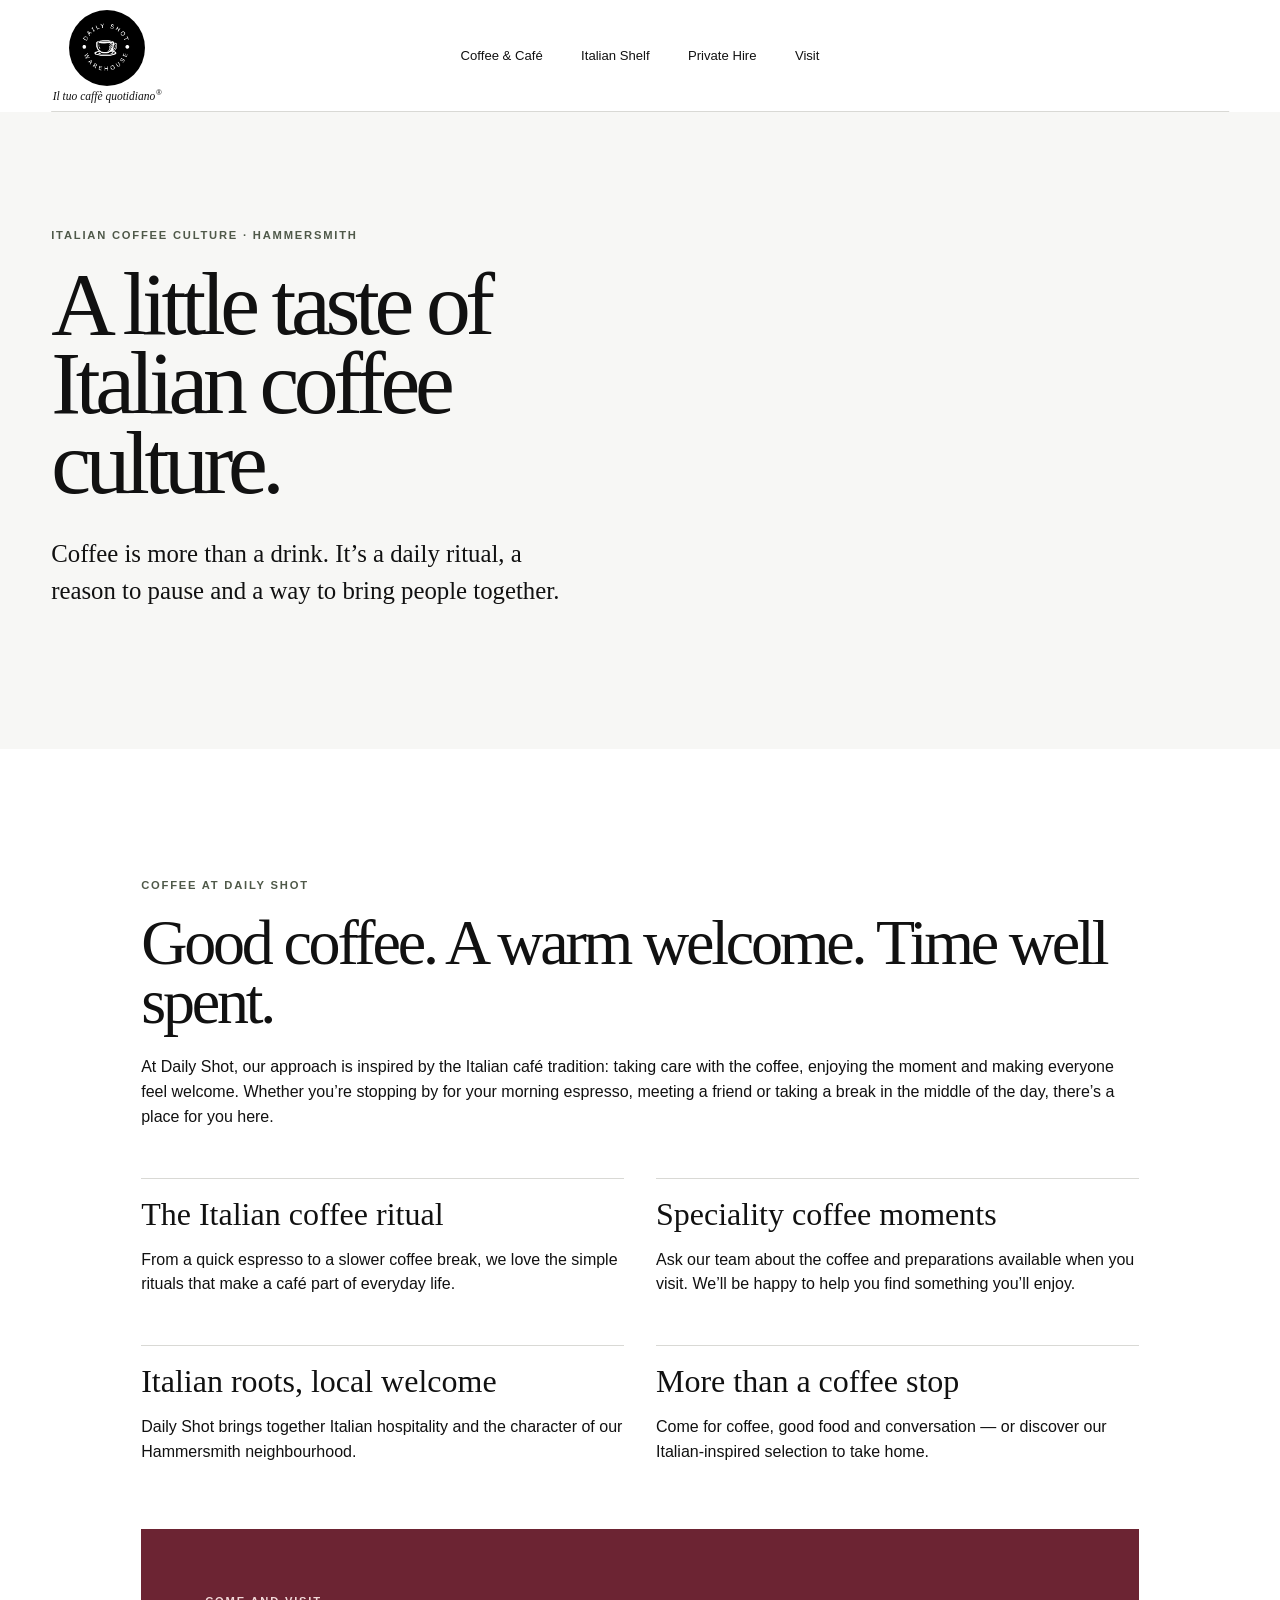
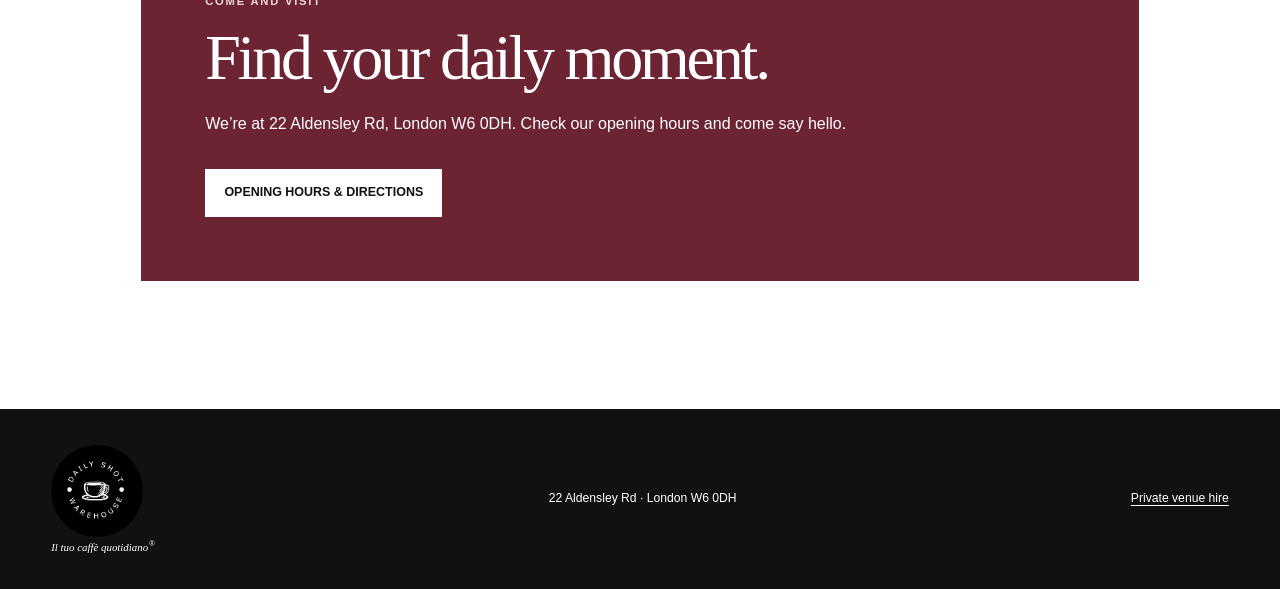
==== coffee-italian-quality/index.html @ a2711e72 "Add Italian coffee culture SEO landing page" ====
<!doctype html>
<html lang="en-GB">
<head>
<meta charset="utf-8"><meta name="viewport" content="width=device-width,initial-scale=1">
<title>Italian Coffee &amp; Coffee Culture in Hammersmith | Daily Shot</title>
<meta name="description" content="Discover Italian coffee culture at Daily Shot, a welcoming café in Hammersmith, London. Drop in for carefully prepared coffee and a taste of Italy.">
<link rel="canonical" href="https://dailyshotwarehouse.uk/coffee-italian-quality/">
<meta property="og:type" content="website"><meta property="og:title" content="Italian Coffee Culture in Hammersmith | Daily Shot">
<meta property="og:description" content="A welcoming Hammersmith café inspired by Italian coffee culture, hospitality and good company.">
<meta property="og:url" content="https://dailyshotwarehouse.uk/coffee-italian-quality/">
<link rel="icon" href="../assets/logo.webp" type="image/webp"><link rel="stylesheet" href="../site.css?v=2"><link rel="stylesheet" href="../site-overrides.css?v=26">
<style>
.coffee-hero{background:var(--soft);padding:clamp(4rem,9vw,8rem) var(--pad)}
.coffee-hero h1{max-width:10ch;font-size:clamp(3.3rem,7vw,6.5rem)}
.coffee-body{max-width:1100px;margin:auto;padding:var(--section) var(--pad)}
.coffee-body h2{font-size:clamp(2.6rem,5vw,4.5rem);margin-bottom:1.5rem}
.coffee-grid{display:grid;grid-template-columns:repeat(2,minmax(0,1fr));gap:2rem;margin:3rem 0}
.coffee-grid article{border-top:1px solid var(--line);padding-top:1.2rem}
.coffee-grid h3{margin-top:0}
.coffee-contact{background:var(--wine);color:#fff;padding:clamp(2rem,5vw,4rem);margin-top:3rem}
.coffee-contact .kicker{color:#f2d9d9}
.coffee-contact a{display:inline-block;margin-top:1rem;padding:.9rem 1.2rem;background:#fff;color:#111;text-decoration:none;font-size:.78rem;font-weight:700;text-transform:uppercase}
@media(max-width:600px){.coffee-grid{grid-template-columns:1fr}}
</style></head>
<body>
<a class="skip" href="#main">Skip to content</a>
<header class="topbar"><a class="brand" href="../" aria-label="Daily Shot home"><img src="../assets/logo.webp" alt="Daily Shot Coffee Warehouse"><span>Il tuo caffè quotidiano<sup>®</sup></span></a>
<nav aria-label="Main navigation"><a href="./" aria-current="page">Coffee &amp; Café</a><a href="../#shelf">Italian Shelf</a><a href="../private-hire-hammersmith/">Private Hire</a><a href="../#visit">Visit</a></nav></header>
<main id="main">
<section class="coffee-hero"><p class="kicker">Italian coffee culture · Hammersmith</p><h1>A little taste of Italian coffee culture.</h1><p class="intro">Coffee is more than a drink. It’s a daily ritual, a reason to pause and a way to bring people together.</p></section>
<section class="coffee-body">
<p class="kicker">Coffee at Daily Shot</p><h2>Good coffee. A warm welcome. Time well spent.</h2>
<p>At Daily Shot, our approach is inspired by the Italian café tradition: taking care with the coffee, enjoying the moment and making everyone feel welcome. Whether you’re stopping by for your morning espresso, meeting a friend or taking a break in the middle of the day, there’s a place for you here.</p>
<div class="coffee-grid">
<article><h3>The Italian coffee ritual</h3><p>From a quick espresso to a slower coffee break, we love the simple rituals that make a café part of everyday life.</p></article>
<article><h3>Speciality coffee moments</h3><p>Ask our team about the coffee and preparations available when you visit. We’ll be happy to help you find something you’ll enjoy.</p></article>
<article><h3>Italian roots, local welcome</h3><p>Daily Shot brings together Italian hospitality and the character of our Hammersmith neighbourhood.</p></article>
<article><h3>More than a coffee stop</h3><p>Come for coffee, good food and conversation — or discover our Italian-inspired selection to take home.</p></article>
</div>
<div class="coffee-contact"><p class="kicker">Come and visit</p><h2>Find your daily moment.</h2><p>We’re at 22 Aldensley Rd, London W6 0DH. Check our opening hours and come say hello.</p><a href="../#visit">Opening hours &amp; directions</a></div>
</section></main>
<footer><a class="footer-brand" href="../"><img src="../assets/logo.webp" alt=""><span>Il tuo caffè quotidiano<sup>®</sup></span></a><p>22 Aldensley Rd · London W6 0DH</p><a href="../private-hire-hammersmith/">Private venue hire</a></footer>
</body></html>
---- site.css ----
:root{--white:#fff;--soft:#f7f7f5;--ink:#111;--wine:#6c2433;--olive:#4f5949;--line:#d9d9d5;--pad:clamp(1rem,4vw,4.5rem);--section:clamp(5rem,10vw,9rem);--max:1320px}*{box-sizing:border-box}html{scroll-behavior:smooth}body{margin:0;background:#fff;color:var(--ink);font:16px/1.55 Arial,Helvetica,sans-serif}img{display:block;width:100%;height:100%;object-fit:cover}a{color:inherit;text-underline-offset:.25em}.skip{position:fixed;left:1rem;top:1rem;background:#fff;padding:.7rem;transform:translateY(-200%);z-index:20}.skip:focus{transform:none}.topbar{min-height:108px;padding:10px var(--pad);display:grid;grid-template-columns:1fr auto 1fr;align-items:center;border-bottom:1px solid var(--line);position:sticky;top:0;background:rgba(255,255,255,.97);backdrop-filter:blur(10px);z-index:10}.brand{width:100px;text-decoration:none;text-align:center}.brand img{width:68px;height:68px;margin:auto}.brand span,.footer-brand span{display:block;font:italic .68rem Georgia,serif;white-space:nowrap;margin-top:2px}.brand sup,.footer-brand sup{font:normal .46rem Arial;vertical-align:super;margin-left:1px}.topbar nav{display:flex;gap:clamp(1.3rem,3vw,3rem)}.topbar nav a{text-decoration:none;font-size:.82rem}.visit-link{justify-self:end;font-size:.78rem;text-transform:uppercase;letter-spacing:.1em;font-weight:700}.kicker{font-size:.7rem;font-weight:800;letter-spacing:.16em;text-transform:uppercase;color:var(--olive);margin:0 0 1.2rem}h1,h2,h3{font-family:Georgia,"Times New Roman",serif;font-weight:400}h1{font-size:clamp(3.5rem,6vw,6.8rem);line-height:.89;letter-spacing:-.06em;max-width:9ch;margin:1rem 0 2rem}h2{font-size:clamp(3rem,6vw,6.4rem);line-height:.92;letter-spacing:-.05em;margin:0}h3{font-size:clamp(1.6rem,2.5vw,2.6rem);line-height:1.05;margin:.6rem 0}.hero{max-width:var(--max);margin:auto;padding:clamp(2rem,5vw,5rem) var(--pad) var(--section);display:grid;grid-template-columns:minmax(0,680px) minmax(320px,1fr);gap:clamp(3rem,7vw,8rem);align-items:center}.hero figure{margin:0;aspect-ratio:4/3;max-width:680px}.hero figure img{object-position:center 58%}.intro,.statement{max-width:540px;font:clamp(1.15rem,2vw,1.55rem)/1.5 Georgia,serif}.actions{display:flex;align-items:center;gap:1.5rem;margin-top:2rem}.button{display:inline-block;padding:.85rem 1.25rem;text-decoration:none;font-size:.78rem;font-weight:800;text-transform:uppercase;letter-spacing:.08em}.dark{background:var(--ink);color:#fff}.light{background:#fff;color:var(--ink)}.underlink{font-size:.8rem;font-weight:700;text-transform:uppercase;letter-spacing:.08em}.section{padding:var(--section) var(--pad)}.section-head{max-width:var(--max);margin:0 auto clamp(3rem,6vw,6rem)}.section-head h2{max-width:12ch}.categories{background:var(--soft)}.category-grid{max-width:var(--max);margin:auto;display:grid;grid-template-columns:repeat(3,1fr);gap:clamp(1.5rem,4vw,5rem);justify-items:center}.category-grid article{width:100%;max-width:382px}.category-grid article img{aspect-ratio:382/510;margin-bottom:1.5rem}.category-grid article p:last-child{color:#60605b}.number{margin:0;font-size:.68rem;letter-spacing:.14em;color:var(--wine)}.ritual{max-width:var(--max);margin:auto;display:grid;grid-template-columns:287px 1fr;gap:clamp(3rem,10vw,11rem);align-items:center}.ritual figure{margin:0;width:287px;aspect-ratio:287/510}.ritual h2{margin-bottom:2rem}.italian-shelf{max-width:var(--max);margin:auto;display:grid;grid-template-columns:.85fr 1.15fr;gap:clamp(4rem,10vw,10rem);border-top:1px solid var(--line)}.shelf-intro{position:sticky;top:150px;align-self:start}.shelf-intro h2 em{color:var(--wine);font-weight:400}.shelf-intro>p:last-child{max-width:420px;margin-top:2rem;color:#5d5d58}.shelf-list{border-top:2px solid var(--ink)}.shelf-list article{display:grid;grid-template-columns:50px 1fr auto;gap:1rem;align-items:center;min-height:150px;border-bottom:1px solid var(--line)}.shelf-list article span{font-size:.7rem;color:var(--wine)}.shelf-list article h3{margin:0}.shelf-list article p{font-size:.68rem;text-transform:uppercase;letter-spacing:.12em}.shelf-list>.button{margin-top:2rem}.celebrate{display:grid;grid-template-columns:382px 1fr;background:var(--wine);color:#fff;padding:var(--section) var(--pad);gap:clamp(3rem,9vw,10rem);align-items:center}.celebrate figure{margin:0;width:382px;aspect-ratio:382/510}.celebrate .kicker{color:#f2d9d9}.celebrate h2{max-width:9ch}.celebrate p:not(.kicker){max-width:29rem;margin:2rem 0}.visit{background:var(--soft);display:grid;grid-template-columns:1fr 1fr;gap:clamp(4rem,10vw,11rem)}.visit>div{max-width:620px}.visit address{font:1.25rem/1.55 Georgia,serif;font-style:normal;margin:2.5rem 0 1rem}.hours h3{border-bottom:1px solid var(--line);padding-bottom:1rem;margin-top:0}.hours dl{margin:0}.hours dl div{display:flex;justify-content:space-between;border-bottom:1px solid var(--line);padding:.78rem 0}.hours dd{margin:0;font-variant-numeric:tabular-nums}footer{background:var(--ink);color:#fff;min-height:180px;padding:2rem var(--pad);display:flex;align-items:center;justify-content:space-between;gap:2rem;font-size:.76rem}footer p{margin:0}.footer-brand{text-decoration:none;text-align:center}.footer-brand img{width:92px;height:92px}.footer-brand span{color:#fff}@media(max-width:800px){.topbar{grid-template-columns:1fr auto}.topbar nav{display:none}.hero{grid-template-columns:1fr}.category-grid{grid-template-columns:1fr}.ritual,.celebrate,.visit,.italian-shelf{grid-template-columns:1fr}.ritual figure,.celebrate figure{margin:auto}.shelf-intro{position:static}.shelf-list article{grid-template-columns:40px 1fr}.shelf-list article p{grid-column:2}}@media(max-width:520px){.topbar{min-height:88px}.brand img{width:56px;height:56px}.brand span{font-size:.58rem}.visit-link{font-size:.65rem}.hero{padding-inline:1rem}.hero h1{font-size:3.3rem}.actions{align-items:flex-start;flex-direction:column}.ritual figure,.celebrate figure{width:min(100%,382px)}footer{align-items:flex-start;flex-direction:column}}@media(prefers-reduced-motion:reduce){html{scroll-behavior:auto}}
---- site-overrides.css ----
.brand img,.footer-brand img{border-radius:50%}
.topbar{grid-template-columns:1fr auto 1fr}
.topbar nav{grid-column:2}
.sr-only{position:absolute;width:1px;height:1px;padding:0;margin:-1px;overflow:hidden;clip:rect(0,0,0,0);white-space:nowrap;border:0}
.contact-actions{display:flex;gap:1rem;flex-wrap:wrap}
.outline{border:1px solid #fff;color:#fff}
.contact-actions .button{min-width:140px;text-align:center}
@media(max-width:800px){.topbar{grid-template-columns:1fr auto}.topbar nav{grid-column:2}.contact-actions{flex-direction:column;align-items:flex-start}}
.hero{position:relative;display:grid;max-width:none;min-height:clamp(520px,70vw,760px);padding:0;overflow:hidden;isolation:isolate;color:#fff;align-items:end}
.hero::after{content:"";position:absolute;inset:0;background:linear-gradient(90deg,rgba(0,0,0,.68) 0%,rgba(0,0,0,.42) 50%,rgba(0,0,0,.12) 100%);z-index:-1}
.hero figure{position:absolute;inset:0;max-width:none;aspect-ratio:auto;margin:0;z-index:-2}
.hero figure img{width:100%;height:100%;object-fit:cover;object-position:center}
.hero>div{width:min(760px,92%);padding:clamp(3rem,7vw,7rem) var(--pad);text-shadow:0 2px 20px rgba(0,0,0,.35)}
.hero .kicker{color:#fff}.hero h1{max-width:9ch}.hero .intro{color:#fff}.hero .underlink{color:#fff}.hero .button{text-shadow:none}
@media(max-width:800px){.hero{min-height:680px}.hero::after{background:linear-gradient(0deg,rgba(0,0,0,.76),rgba(0,0,0,.08) 75%)}.hero>div{align-self:end;padding-bottom:4rem}}
.hero{max-width:1100px;min-height:480px;margin:0 auto;background:#111}
.hero figure{inset:50% auto auto 50%;width:min(100%,680px);height:auto;aspect-ratio:680/229;transform:translate(-50%,-50%)}
.hero figure img{object-fit:contain}
.hero::after{background:linear-gradient(90deg,rgba(0,0,0,.06) 0%,rgba(0,0,0,.28) 44%,rgba(0,0,0,.82) 100%)}
.hero>div{width:min(500px,92%);margin-left:auto;padding:clamp(2rem,5vw,5rem);text-align:left}
.hero h1{font-size:clamp(3rem,5vw,5.8rem)}
@media(max-width:800px){.hero{min-height:620px;max-width:680px}.hero figure{top:32%;width:100%}.hero::after{background:linear-gradient(0deg,rgba(0,0,0,.88) 8%,rgba(0,0,0,.12) 75%)}.hero>div{width:100%;margin:0;align-self:end;padding:2rem 1.25rem 3rem}.hero h1{font-size:clamp(2.8rem,13vw,4.5rem)}}
@media(max-width:800px){.hero>div{margin-left:auto;text-align:right}.hero .actions{justify-content:flex-end;align-items:flex-end}.hero h1,.hero .intro{margin-left:auto}}
.hero>div{justify-self:end;text-align:right;margin-left:0}.hero .actions{justify-content:flex-end}.hero h1,.hero .intro{margin-left:auto}
.hero{width:min(100%,1020px);max-width:1020px;min-height:0;aspect-ratio:680/229;margin:0 auto}
.hero figure{inset:0;width:100%;height:100%;aspect-ratio:auto;transform:none}
.hero figure img{width:100%;height:100%;object-fit:cover}
.hero>div{padding:1.5rem 2rem;width:min(470px,58%)}
.hero h1{font-size:clamp(2.3rem,4.7vw,3.5rem);line-height:.9;margin-bottom:1rem}
.hero .intro{font-size:clamp(.92rem,1.6vw,1.1rem);line-height:1.35;margin-bottom:.75rem}
.hero .actions{margin-top:.75rem}.hero .button{padding:.65rem 1rem}
@media(max-width:600px){.hero{aspect-ratio:auto;min-height:520px}.hero figure{height:230px}.hero>div{width:100%;padding:1.5rem;bottom:0}.hero h1{font-size:2.8rem}.hero .actions{flex-direction:row;align-items:center;justify-content:flex-end}}
.topbar{min-height:102px}.brand{width:112px}.brand img{width:76px;height:76px}.brand span{font-size:.72rem}
.hero{height:430px;min-height:430px;aspect-ratio:auto;background:#111}
.hero::after{background:rgba(0,0,0,.08)}
.hero>div{right:28px!important;bottom:28px!important;width:min(430px,calc(100% - 56px))!important;background:rgba(10,10,10,.8);padding:1.5rem 1.6rem!important;text-shadow:none}
.hero h1{font-size:clamp(2.45rem,4vw,3.15rem);line-height:.92;margin:0 0 .85rem;max-width:10ch}
.hero .intro{font-size:1rem;line-height:1.4;margin:0 0 .9rem;max-width:35ch}
.hero .actions{margin:.5rem 0 0;gap:1rem;flex-wrap:wrap}.hero .button{padding:.65rem 1rem}.hero .kicker{margin-bottom:.65rem}
.categories{padding-top:clamp(4rem,6vw,6rem)}.categories .section-head{margin-bottom:clamp(2.5rem,4vw,4rem)}.categories .section-head h2{font-size:clamp(3rem,5vw,5rem)}
@media(max-width:600px){.topbar{min-height:92px}.brand img{width:62px;height:62px}.hero{height:570px;min-height:570px}.hero figure{height:100%}.hero>div{right:16px!important;bottom:16px!important;width:calc(100% - 32px)!important}.hero h1{font-size:2.55rem}.hero .actions{justify-content:flex-end}}
.hero{width:min(100%,765px);max-width:765px;height:auto;min-height:0;aspect-ratio:680/229}
.hero::after{background:linear-gradient(90deg,transparent 35%,rgba(0,0,0,.62) 100%)}
.hero>div{right:18px!important;bottom:14px!important;width:min(350px,47%)!important;background:transparent;padding:0!important;text-shadow:0 2px 10px rgba(0,0,0,.9)}
.hero h1{font-size:clamp(2rem,3.7vw,2.65rem);line-height:.9;margin-bottom:.6rem}.hero .intro{font-size:.88rem;line-height:1.3;margin-bottom:.55rem}.hero .kicker{font-size:.62rem;margin-bottom:.45rem}.hero .actions{margin-top:.4rem;gap:.75rem}.hero .button{padding:.55rem .8rem;font-size:.7rem}.hero .underlink{font-size:.7rem}
@media(max-width:600px){.hero{width:100%;height:520px;min-height:520px;aspect-ratio:auto}.hero::after{background:linear-gradient(0deg,rgba(0,0,0,.8),transparent 78%)}.hero>div{right:16px!important;bottom:18px!important;width:calc(100% - 32px)!important}.hero h1{font-size:2.4rem}.hero .intro{font-size:1rem}}
.hero{height:330px;min-height:330px;aspect-ratio:auto}.hero figure img{object-fit:cover;object-position:center}.hero>div{right:6px!important;bottom:18px!important;width:min(330px,44%)!important}.hero h1{font-size:clamp(2.05rem,3.5vw,2.55rem)}
@media(max-width:600px){.hero{height:560px;min-height:560px}.hero>div{right:12px!important;bottom:16px!important;width:calc(100% - 24px)!important}}
.hero{margin-top:1rem}.hero>div{right:0!important;width:min(300px,40%)!important}.hero h1,.hero .intro,.hero .kicker{text-align:right}
.hero .kicker,.hero h1,.hero .intro{width:100%;max-width:none;margin-left:0;text-align:right}.hero .actions{justify-content:flex-end}
.hero>div{right:24px!important;width:min(320px,40%)!important}
.hero .kicker{margin-bottom:.75rem}.hero h1{line-height:1.04;margin-bottom:1rem}.hero .intro{line-height:1.5;margin-bottom:1rem}.hero .actions{margin-top:.8rem}
.categories{border-top:0}.categories .section-head,.ritual{position:relative}.categories .section-head{padding-top:1.25rem}.categories .section-head::before,.ritual::before{content:"";position:absolute;top:0;left:50%;width:100vw;border-top:1px solid var(--line);transform:translateX(-50%)}
body{overflow-x:hidden}.ritual::before{top:calc(var(--section) - 1rem)}
:root{--major-rule-width:min(calc(100vw - var(--pad) - var(--pad)),var(--max))}.topbar{border-bottom:0}.topbar::after,.categories .section-head::before,.ritual::before,.italian-shelf::before{content:"";position:absolute;left:50%;width:var(--major-rule-width);border-top:1px solid var(--line);transform:translateX(-50%)}.topbar::after{bottom:0}.categories .section-head::before{top:0}.ritual::before{top:calc(var(--section) - 1rem)}.italian-shelf{position:relative;border-top:0}.italian-shelf::before{top:0}
.topbar::after,.categories .section-head::before,.ritual::before,.italian-shelf::before{width:min(92vw,1320px)!important}
.mobile-quick-actions{display:none}@media(max-width:800px){.mobile-quick-actions{position:fixed;right:12px;bottom:18px;z-index:30;display:flex;flex-direction:column;gap:10px}.mobile-quick-actions a{display:grid;place-items:center;width:50px;height:50px;border-radius:50%;color:#fff;background:var(--wine);box-shadow:0 5px 18px rgba(0,0,0,.22);transition:transform .2s ease,box-shadow .2s ease}.mobile-quick-actions a:active{transform:scale(.94)}.mobile-quick-actions a:focus-visible{outline:3px solid #fff;outline-offset:2px}.mobile-quick-actions svg{width:23px;height:23px;fill:currentColor}.mobile-quick-actions .quick-map{background:var(--ink)}.mobile-quick-actions .quick-whatsapp{background:#1f8f5f}}
@media(max-width:800px){.mobile-quick-actions .quick-phone{background:#fff;color:var(--wine)}.mobile-quick-actions .quick-map{background:conic-gradient(from 35deg,#4285f4 0 27%,#34a853 27% 52%,#fbbc04 52% 74%,#ea4335 74% 100%);color:#fff}}
@media(max-width:600px){.hero{margin-top:.75rem}.hero>div{right:8px!important;width:calc(100% - 16px)!important}}
.hero{width:100%;max-width:none;margin:1rem 0 0}.hero figure{width:100%;max-width:none}
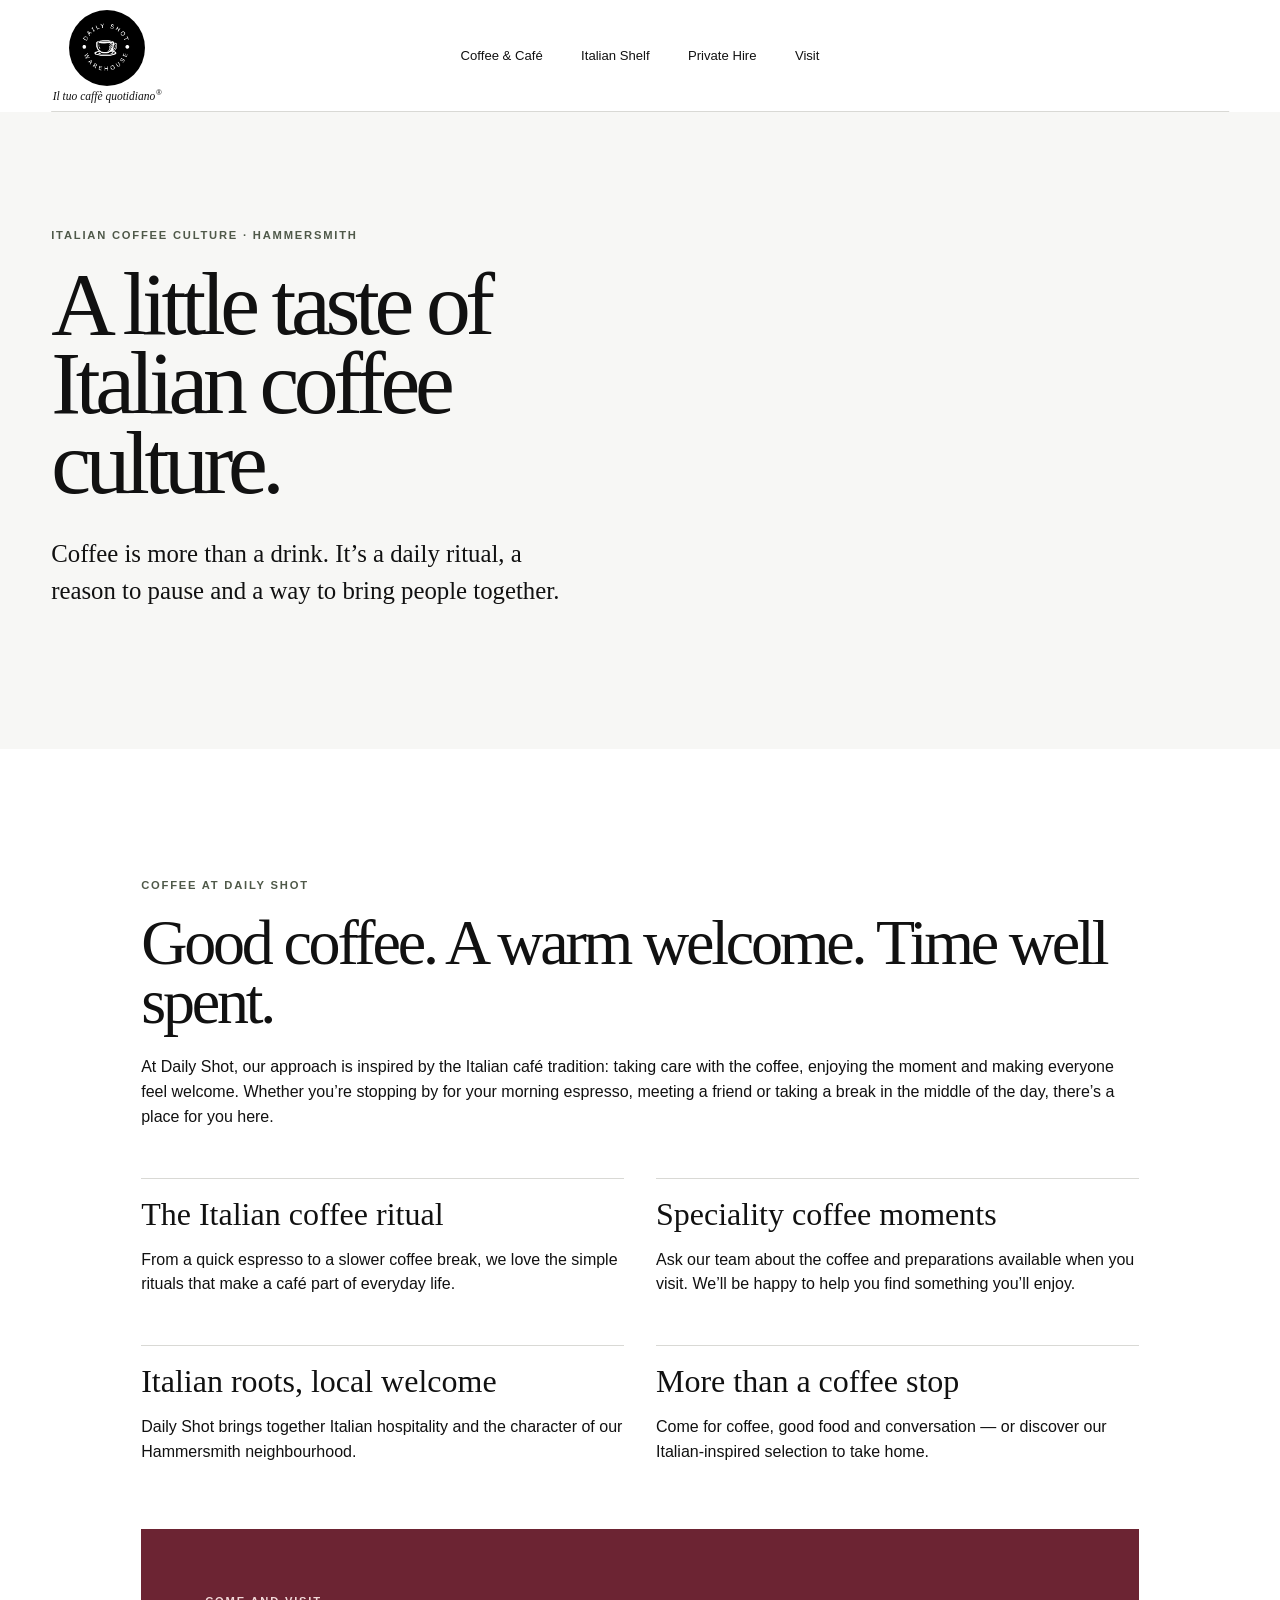
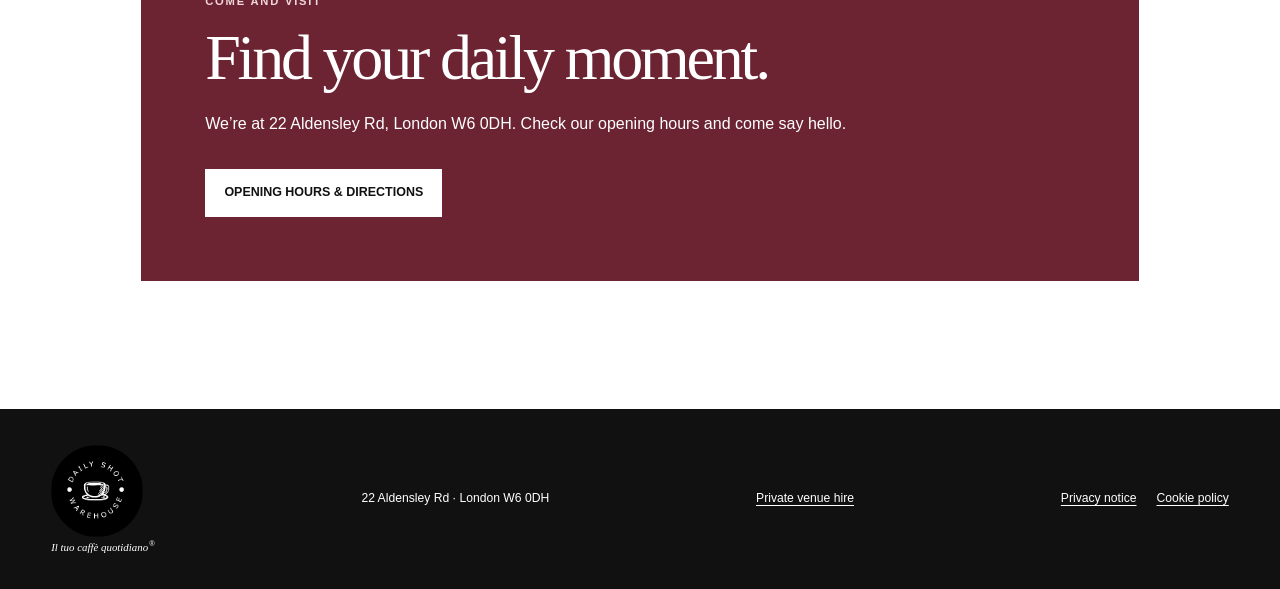
==== commit bfcaf5fc: "Add privacy notice and cookie policy" ====
--- a/coffee-italian-quality/index.html
+++ b/coffee-italian-quality/index.html
@@ -8,7 +8,7 @@
 <meta property="og:type" content="website"><meta property="og:title" content="Italian Coffee Culture in Hammersmith | Daily Shot">
 <meta property="og:description" content="A welcoming Hammersmith café inspired by Italian coffee culture, hospitality and good company.">
 <meta property="og:url" content="https://dailyshotwarehouse.uk/coffee-italian-quality/">
-<link rel="icon" href="../assets/logo.webp" type="image/webp"><link rel="stylesheet" href="../site.css?v=2"><link rel="stylesheet" href="../site-overrides.css?v=26">
+<link rel="icon" href="../assets/logo.webp" type="image/webp"><link rel="stylesheet" href="../site.css?v=3"><link rel="stylesheet" href="../site-overrides.css?v=26">
 <style>
 .coffee-hero{background:var(--soft);padding:clamp(4rem,9vw,8rem) var(--pad)}
 .coffee-hero h1{max-width:10ch;font-size:clamp(3.3rem,7vw,6.5rem)}
@@ -39,5 +39,7 @@
 </div>
 <div class="coffee-contact"><p class="kicker">Come and visit</p><h2>Find your daily moment.</h2><p>We’re at 22 Aldensley Rd, London W6 0DH. Check our opening hours and come say hello.</p><a href="../#visit">Opening hours &amp; directions</a></div>
 </section></main>
-<footer><a class="footer-brand" href="../"><img src="../assets/logo.webp" alt=""><span>Il tuo caffè quotidiano<sup>®</sup></span></a><p>22 Aldensley Rd · London W6 0DH</p><a href="../private-hire-hammersmith/">Private venue hire</a></footer>
-</body></html>+<footer><a class="footer-brand" href="../"><img src="../assets/logo.webp" alt=""><span>Il tuo caffè quotidiano<sup>®</sup></span></a><p>22 Aldensley Rd · London W6 0DH</p><a href="../private-hire-hammersmith/">Private venue hire</a>
+<nav class="footer-legal" aria-label="Legal"><a href="../privacy-policy/">Privacy notice</a><a href="../cookie-policy/">Cookie policy</a></nav>
+</footer>
+</body></html>
--- a/site.css
+++ b/site.css
@@ -1 +1,7 @@
 :root{--white:#fff;--soft:#f7f7f5;--ink:#111;--wine:#6c2433;--olive:#4f5949;--line:#d9d9d5;--pad:clamp(1rem,4vw,4.5rem);--section:clamp(5rem,10vw,9rem);--max:1320px}*{box-sizing:border-box}html{scroll-behavior:smooth}body{margin:0;background:#fff;color:var(--ink);font:16px/1.55 Arial,Helvetica,sans-serif}img{display:block;width:100%;height:100%;object-fit:cover}a{color:inherit;text-underline-offset:.25em}.skip{position:fixed;left:1rem;top:1rem;background:#fff;padding:.7rem;transform:translateY(-200%);z-index:20}.skip:focus{transform:none}.topbar{min-height:108px;padding:10px var(--pad);display:grid;grid-template-columns:1fr auto 1fr;align-items:center;border-bottom:1px solid var(--line);position:sticky;top:0;background:rgba(255,255,255,.97);backdrop-filter:blur(10px);z-index:10}.brand{width:100px;text-decoration:none;text-align:center}.brand img{width:68px;height:68px;margin:auto}.brand span,.footer-brand span{display:block;font:italic .68rem Georgia,serif;white-space:nowrap;margin-top:2px}.brand sup,.footer-brand sup{font:normal .46rem Arial;vertical-align:super;margin-left:1px}.topbar nav{display:flex;gap:clamp(1.3rem,3vw,3rem)}.topbar nav a{text-decoration:none;font-size:.82rem}.visit-link{justify-self:end;font-size:.78rem;text-transform:uppercase;letter-spacing:.1em;font-weight:700}.kicker{font-size:.7rem;font-weight:800;letter-spacing:.16em;text-transform:uppercase;color:var(--olive);margin:0 0 1.2rem}h1,h2,h3{font-family:Georgia,"Times New Roman",serif;font-weight:400}h1{font-size:clamp(3.5rem,6vw,6.8rem);line-height:.89;letter-spacing:-.06em;max-width:9ch;margin:1rem 0 2rem}h2{font-size:clamp(3rem,6vw,6.4rem);line-height:.92;letter-spacing:-.05em;margin:0}h3{font-size:clamp(1.6rem,2.5vw,2.6rem);line-height:1.05;margin:.6rem 0}.hero{max-width:var(--max);margin:auto;padding:clamp(2rem,5vw,5rem) var(--pad) var(--section);display:grid;grid-template-columns:minmax(0,680px) minmax(320px,1fr);gap:clamp(3rem,7vw,8rem);align-items:center}.hero figure{margin:0;aspect-ratio:4/3;max-width:680px}.hero figure img{object-position:center 58%}.intro,.statement{max-width:540px;font:clamp(1.15rem,2vw,1.55rem)/1.5 Georgia,serif}.actions{display:flex;align-items:center;gap:1.5rem;margin-top:2rem}.button{display:inline-block;padding:.85rem 1.25rem;text-decoration:none;font-size:.78rem;font-weight:800;text-transform:uppercase;letter-spacing:.08em}.dark{background:var(--ink);color:#fff}.light{background:#fff;color:var(--ink)}.underlink{font-size:.8rem;font-weight:700;text-transform:uppercase;letter-spacing:.08em}.section{padding:var(--section) var(--pad)}.section-head{max-width:var(--max);margin:0 auto clamp(3rem,6vw,6rem)}.section-head h2{max-width:12ch}.categories{background:var(--soft)}.category-grid{max-width:var(--max);margin:auto;display:grid;grid-template-columns:repeat(3,1fr);gap:clamp(1.5rem,4vw,5rem);justify-items:center}.category-grid article{width:100%;max-width:382px}.category-grid article img{aspect-ratio:382/510;margin-bottom:1.5rem}.category-grid article p:last-child{color:#60605b}.number{margin:0;font-size:.68rem;letter-spacing:.14em;color:var(--wine)}.ritual{max-width:var(--max);margin:auto;display:grid;grid-template-columns:287px 1fr;gap:clamp(3rem,10vw,11rem);align-items:center}.ritual figure{margin:0;width:287px;aspect-ratio:287/510}.ritual h2{margin-bottom:2rem}.italian-shelf{max-width:var(--max);margin:auto;display:grid;grid-template-columns:.85fr 1.15fr;gap:clamp(4rem,10vw,10rem);border-top:1px solid var(--line)}.shelf-intro{position:sticky;top:150px;align-self:start}.shelf-intro h2 em{color:var(--wine);font-weight:400}.shelf-intro>p:last-child{max-width:420px;margin-top:2rem;color:#5d5d58}.shelf-list{border-top:2px solid var(--ink)}.shelf-list article{display:grid;grid-template-columns:50px 1fr auto;gap:1rem;align-items:center;min-height:150px;border-bottom:1px solid var(--line)}.shelf-list article span{font-size:.7rem;color:var(--wine)}.shelf-list article h3{margin:0}.shelf-list article p{font-size:.68rem;text-transform:uppercase;letter-spacing:.12em}.shelf-list>.button{margin-top:2rem}.celebrate{display:grid;grid-template-columns:382px 1fr;background:var(--wine);color:#fff;padding:var(--section) var(--pad);gap:clamp(3rem,9vw,10rem);align-items:center}.celebrate figure{margin:0;width:382px;aspect-ratio:382/510}.celebrate .kicker{color:#f2d9d9}.celebrate h2{max-width:9ch}.celebrate p:not(.kicker){max-width:29rem;margin:2rem 0}.visit{background:var(--soft);display:grid;grid-template-columns:1fr 1fr;gap:clamp(4rem,10vw,11rem)}.visit>div{max-width:620px}.visit address{font:1.25rem/1.55 Georgia,serif;font-style:normal;margin:2.5rem 0 1rem}.hours h3{border-bottom:1px solid var(--line);padding-bottom:1rem;margin-top:0}.hours dl{margin:0}.hours dl div{display:flex;justify-content:space-between;border-bottom:1px solid var(--line);padding:.78rem 0}.hours dd{margin:0;font-variant-numeric:tabular-nums}footer{background:var(--ink);color:#fff;min-height:180px;padding:2rem var(--pad);display:flex;align-items:center;justify-content:space-between;gap:2rem;font-size:.76rem}footer p{margin:0}.footer-brand{text-decoration:none;text-align:center}.footer-brand img{width:92px;height:92px}.footer-brand span{color:#fff}@media(max-width:800px){.topbar{grid-template-columns:1fr auto}.topbar nav{display:none}.hero{grid-template-columns:1fr}.category-grid{grid-template-columns:1fr}.ritual,.celebrate,.visit,.italian-shelf{grid-template-columns:1fr}.ritual figure,.celebrate figure{margin:auto}.shelf-intro{position:static}.shelf-list article{grid-template-columns:40px 1fr}.shelf-list article p{grid-column:2}}@media(max-width:520px){.topbar{min-height:88px}.brand img{width:56px;height:56px}.brand span{font-size:.58rem}.visit-link{font-size:.65rem}.hero{padding-inline:1rem}.hero h1{font-size:3.3rem}.actions{align-items:flex-start;flex-direction:column}.ritual figure,.celebrate figure{width:min(100%,382px)}footer{align-items:flex-start;flex-direction:column}}@media(prefers-reduced-motion:reduce){html{scroll-behavior:auto}}
+
+.footer-legal{display:flex;flex-wrap:wrap;gap:.75rem 1.25rem}
+.legal-page{max-width:78ch;margin:0 auto;padding:clamp(2rem,6vw,5rem) var(--pad);overflow-wrap:anywhere}
+.legal-page h1{max-width:none;font-size:clamp(2.75rem,7vw,5rem);line-height:1}
+.legal-page h2{margin-top:2rem;font-size:clamp(1.4rem,3vw,2rem);line-height:1.2;letter-spacing:normal}
+.legal-page li+li{margin-top:.75rem}
--- a/site-overrides.css
+++ b/site-overrides.css
@@ -58,3 +58,177 @@
 @media(max-width:800px){.mobile-quick-actions .quick-phone{background:#fff;color:var(--wine)}.mobile-quick-actions .quick-map{background:conic-gradient(from 35deg,#4285f4 0 27%,#34a853 27% 52%,#fbbc04 52% 74%,#ea4335 74% 100%);color:#fff}}
 @media(max-width:600px){.hero{margin-top:.75rem}.hero>div{right:8px!important;width:calc(100% - 16px)!important}}
 .hero{width:100%;max-width:none;margin:1rem 0 0}.hero figure{width:100%;max-width:none}
+
+
+/* Mobile refinements: reveal the full shop sign and adapt quick actions on scroll. */
+@media(max-width:800px){
+  .hero figure img{
+    object-position:44% 50%;
+    transform:translateY(8px) scale(1.03);
+  }
+  .mobile-quick-actions{
+    flex-direction:row;
+    align-items:center;
+    gap:10px;
+  }
+  .mobile-quick-actions.is-scrolled{
+    flex-direction:column;
+    align-items:center;
+  }
+}
+@media(max-width:600px){
+  .hero figure img{object-position:44% 50%;transform:translateY(8px) scale(1.03)}
+}
+
+
+/* Smoothly animate the quick-action buttons between row and column layouts. */
+@media(max-width:800px){
+  .mobile-quick-actions{
+    display:grid;
+    grid-template-columns:repeat(3,50px);
+    grid-template-rows:50px;
+    grid-auto-flow:row;
+    column-gap:10px;
+    row-gap:10px;
+    transition:
+      grid-template-columns 650ms cubic-bezier(.22,.8,.25,1),
+      grid-template-rows 650ms cubic-bezier(.22,.8,.25,1),
+      column-gap 650ms ease,
+      row-gap 650ms ease;
+  }
+  .mobile-quick-actions.is-scrolled{
+    grid-template-columns:50px;
+    grid-template-rows:repeat(3,50px);
+  }
+}
+@media(prefers-reduced-motion:reduce){
+  .mobile-quick-actions{transition:none!important}
+}
+
+
+/* Move each quick-action icon independently, in sequence, on mobile scroll. */
+@media(max-width:800px){
+  .mobile-quick-actions{
+    display:flex;
+    flex-direction:row;
+    align-items:center;
+    gap:10px;
+    transition:none;
+  }
+  .mobile-quick-actions.is-scrolled{
+    flex-direction:row;
+  }
+  .mobile-quick-actions a{
+    transition:transform 560ms cubic-bezier(.22,.8,.25,1);
+  }
+  .mobile-quick-actions a:nth-child(1){transition-delay:0ms}
+  .mobile-quick-actions a:nth-child(2){transition-delay:130ms}
+  .mobile-quick-actions a:nth-child(3){transition-delay:260ms}
+  .mobile-quick-actions.is-scrolled a:nth-child(1){transform:translate(120px,-120px)}
+  .mobile-quick-actions.is-scrolled a:nth-child(2){transform:translate(60px,-60px)}
+  .mobile-quick-actions.is-scrolled a:nth-child(3){transform:translate(0,0)}
+}
+@media(prefers-reduced-motion:reduce){
+  .mobile-quick-actions a{transition:none!important}
+}
+
+
+/* Final mobile quick-action choreography: each icon travels to its own
+   vertical position, one after another, instead of moving as a group. */
+@media(max-width:800px){
+  .mobile-quick-actions{
+    display:block;
+    position:fixed;
+    right:12px;
+    bottom:18px;
+    width:170px;
+    height:170px;
+    flex:none;
+    gap:0;
+    transition:none;
+  }
+  .mobile-quick-actions a{
+    position:absolute;
+    right:0;
+    bottom:0;
+    transform:none;
+    transition:right 560ms cubic-bezier(.22,.8,.25,1),
+               bottom 560ms cubic-bezier(.22,.8,.25,1);
+  }
+  .mobile-quick-actions a:nth-child(1){right:120px;bottom:0;transition-delay:0ms}
+  .mobile-quick-actions a:nth-child(2){right:60px;bottom:0;transition-delay:150ms}
+  .mobile-quick-actions a:nth-child(3){right:0;bottom:0;transition-delay:300ms}
+  .mobile-quick-actions.is-scrolled a:nth-child(1){right:0;bottom:120px}
+  .mobile-quick-actions.is-scrolled a:nth-child(2){right:0;bottom:60px}
+  .mobile-quick-actions.is-scrolled a:nth-child(3){right:0;bottom:0}
+}
+@media(prefers-reduced-motion:reduce){
+  .mobile-quick-actions a{transition:none!important}
+}
+
+
+/* Raise the complete mobile hero text block above the quick-action icons. */
+@media(max-width:600px){
+  .hero>div{
+    bottom:76px!important;
+  }
+}
+
+
+/* Corrected mobile icon choreography: phone and map stay on-screen,
+   align with WhatsApp, and move independently into a neat vertical stack. */
+@media(max-width:800px){
+  .mobile-quick-actions{
+    display:block!important;
+    position:fixed!important;
+    right:12px!important;
+    bottom:18px!important;
+    width:170px!important;
+    height:170px!important;
+  }
+  .mobile-quick-actions a{
+    position:absolute!important;
+    width:50px!important;
+    height:50px!important;
+    margin:0!important;
+    transform:none!important;
+    transition:
+      right 560ms cubic-bezier(.22,.8,.25,1),
+      bottom 560ms cubic-bezier(.22,.8,.25,1)!important;
+  }
+  /* At the top: three buttons in one horizontal row. */
+  .mobile-quick-actions a:nth-child(1){right:120px!important;bottom:0!important;transition-delay:0ms!important}
+  .mobile-quick-actions a:nth-child(2){right:60px!important;bottom:0!important;transition-delay:150ms!important}
+  /* WhatsApp remains anchored in the same bottom-right position. */
+  .mobile-quick-actions a:nth-child(3){right:0!important;bottom:0!important;transition:none!important}
+  /* On scroll: phone and map move, one after the other, directly above WhatsApp. */
+  .mobile-quick-actions.is-scrolled a:nth-child(1){right:0!important;bottom:120px!important}
+  .mobile-quick-actions.is-scrolled a:nth-child(2){right:0!important;bottom:60px!important}
+}
+@media(prefers-reduced-motion:reduce){
+  .mobile-quick-actions a{transition:none!important}
+}
+
+
+/* Extra clearance on mobile Safari: lift the hero copy and CTA above
+   the fixed quick-action buttons and browser bottom controls. */
+@media(max-width:800px){
+  .hero>div{
+    bottom:160px!important;
+  }
+  .mobile-quick-actions{
+    bottom:calc(18px + env(safe-area-inset-bottom, 0px))!important;
+  }
+}
+
+
+/* Final Safari mobile spacing: move the hero text and opening-hours CTA
+   further up, leaving clear space above the fixed contact shortcuts. */
+@media(max-width:800px){
+  .hero>div{
+    bottom:190px!important;
+  }
+  .mobile-quick-actions{
+    bottom:calc(18px + env(safe-area-inset-bottom, 0px))!important;
+  }
+}
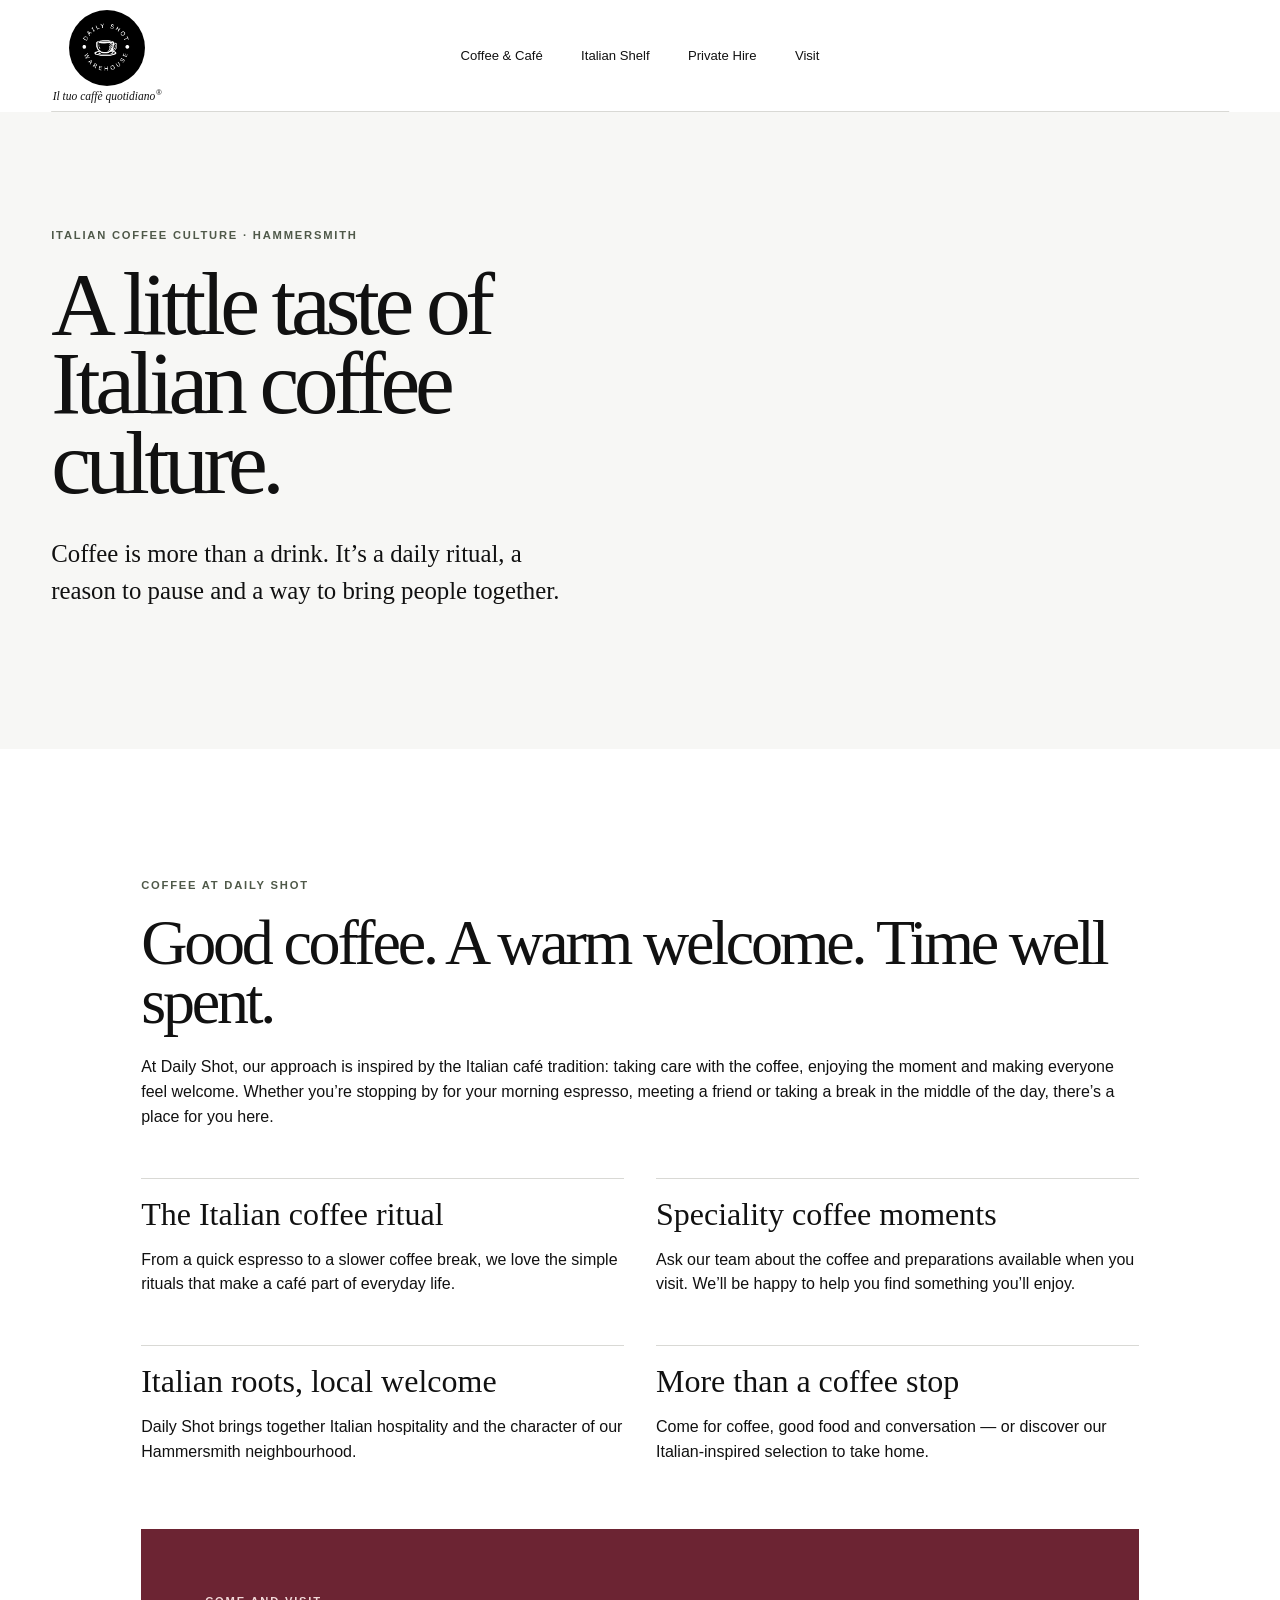
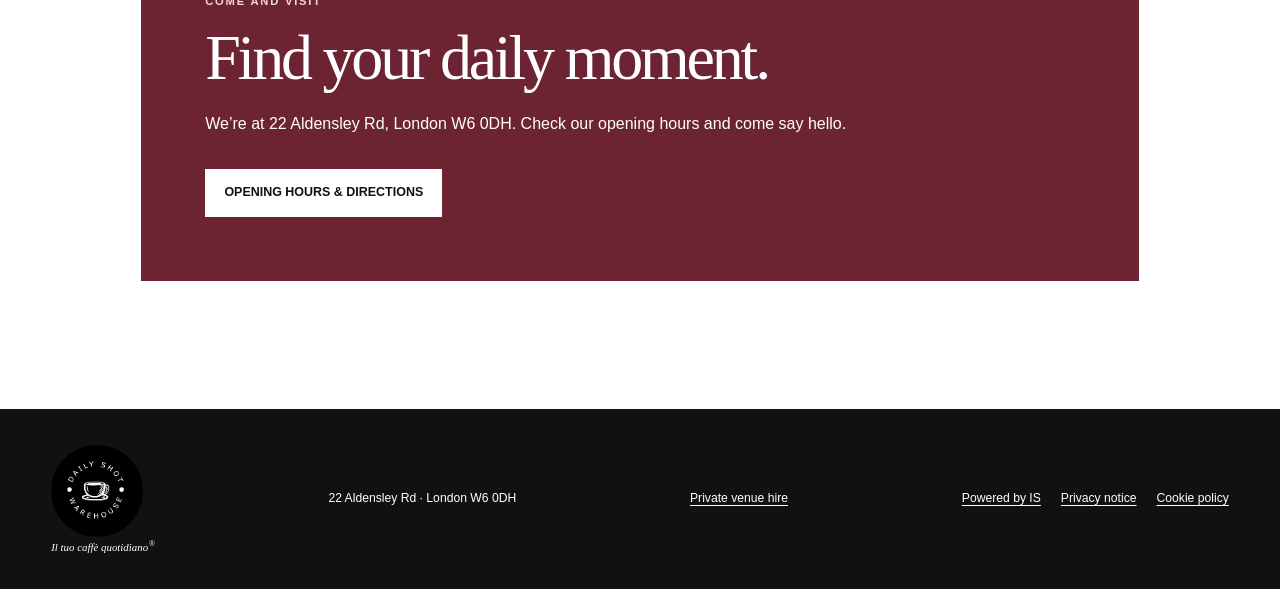
==== commit e69bf8b5: "Add Powered by IS footer credit" ====
--- a/coffee-italian-quality/index.html
+++ b/coffee-italian-quality/index.html
@@ -40,6 +40,6 @@
 <div class="coffee-contact"><p class="kicker">Come and visit</p><h2>Find your daily moment.</h2><p>We’re at 22 Aldensley Rd, London W6 0DH. Check our opening hours and come say hello.</p><a href="../#visit">Opening hours &amp; directions</a></div>
 </section></main>
 <footer><a class="footer-brand" href="../"><img src="../assets/logo.webp" alt=""><span>Il tuo caffè quotidiano<sup>®</sup></span></a><p>22 Aldensley Rd · London W6 0DH</p><a href="../private-hire-hammersmith/">Private venue hire</a>
-<nav class="footer-legal" aria-label="Legal"><a href="../privacy-policy/">Privacy notice</a><a href="../cookie-policy/">Cookie policy</a></nav>
+<nav class="footer-legal" aria-label="Legal"><a href="https://www.linkedin.com/in/idris-sinaj-24697397">Powered by IS</a><a href="../privacy-policy/">Privacy notice</a><a href="../cookie-policy/">Cookie policy</a></nav>
 </footer>
 </body></html>
